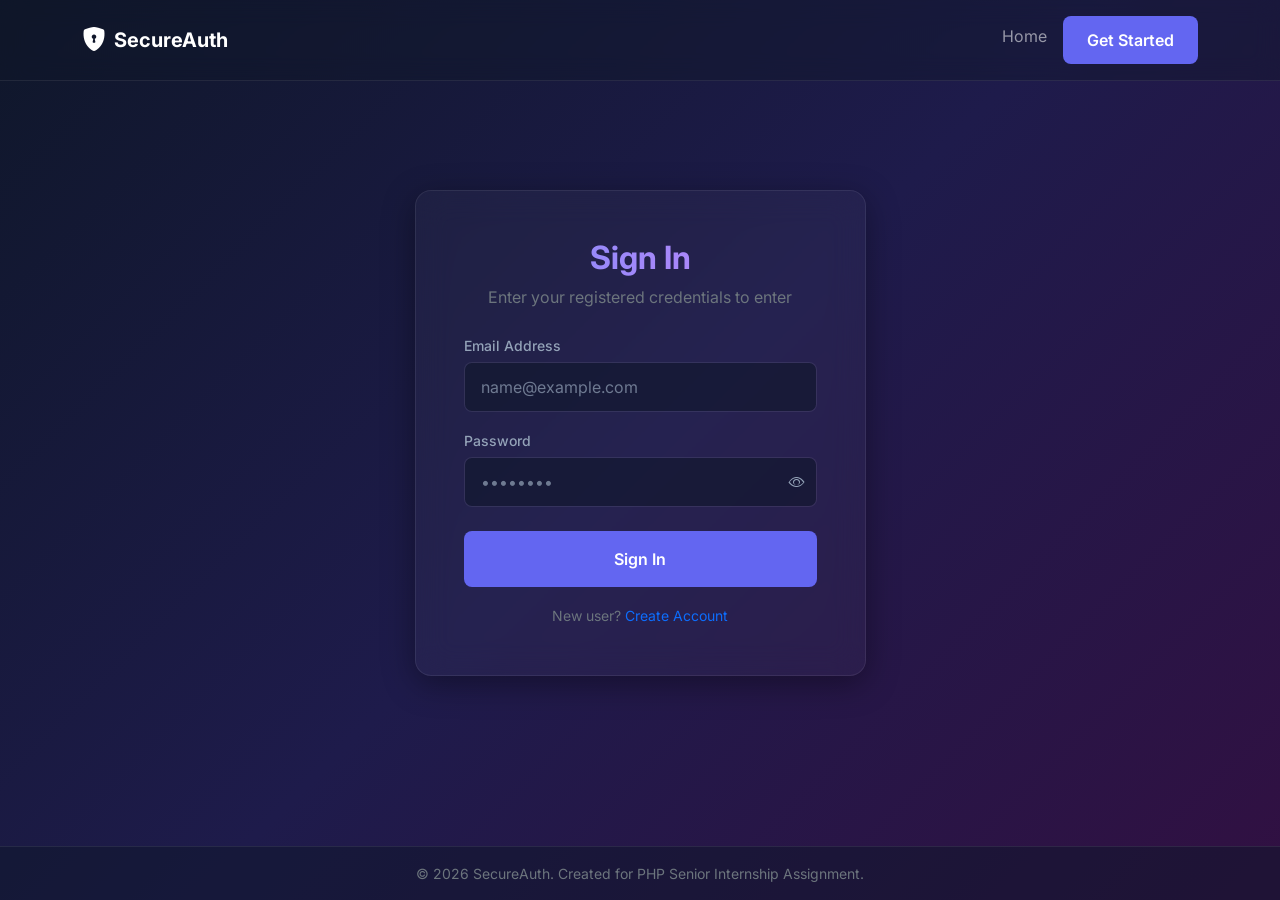
==== login.html @ a7b40b60 "Initial commit of complete User Auth System" ====
<!DOCTYPE html>
<html lang="en">
<head>
    <meta charset="UTF-8">
    <meta name="viewport" content="width=device-width, initial-scale=1.0">
    <title>Sign In - SecureAuth</title>
    <!-- Bootstrap 5 CSS -->
    <link href="https://cdn.jsdelivr.net/npm/bootstrap@5.3.0/dist/css/bootstrap.min.css" rel="stylesheet">
    <!-- Bootstrap Icons -->
    <link href="https://cdn.jsdelivr.net/npm/bootstrap-icons@1.10.5/font/bootstrap-icons.css" rel="stylesheet">
    <!-- Custom Style -->
    <link rel="stylesheet" href="css/style.css">
</head>
<body>

    <!-- Header / Navbar -->
    <nav class="navbar navbar-expand-lg navbar-dark navbar-custom py-3">
        <div class="container">
            <a class="navbar-brand d-flex align-items-center gap-2" href="index.html">
                <i class="bi bi-shield-lock-fill text-indigo-500 fs-4"></i>
                <span class="fw-bold tracking-tight">SecureAuth</span>
            </a>
            <button class="navbar-toggler" type="button" data-bs-toggle="collapse" data-bs-target="#navbarNav" aria-controls="navbarNav" aria-expanded="false" aria-label="Toggle navigation">
                <span class="navbar-toggler-icon"></span>
            </button>
            <div class="collapse navbar-collapse" id="navbarNav">
                <ul class="navbar-nav ms-auto gap-2">
                    <li class="nav-item">
                        <a class="nav-link" href="index.html">Home</a>
                    </li>
                    <li class="nav-item">
                        <a class="btn btn-custom" href="register.html">Get Started</a>
                    </li>
                </ul>
            </div>
        </div>
    </nav>

    <!-- Login Card -->
    <div class="container my-auto py-5">
        <div class="row justify-content-center">
            <div class="col-md-6 col-lg-5">
                <div class="glass-card p-4 p-md-5">
                    <div class="text-center mb-4">
                        <h2 class="fw-bold card-title-gradient">Sign In</h2>
                        <p class="text-secondary">Enter your registered credentials to enter</p>
                    </div>

                    <!-- Alert message container -->
                    <div id="alert-container" class="alert d-none" role="alert"></div>

                    <form id="login-form" novalidate>
                        <!-- Email -->
                        <div class="mb-3">
                            <label for="email" class="form-label form-label-custom">Email Address</label>
                            <input type="email" class="form-control form-control-custom" id="email" name="email" placeholder="name@example.com" required>
                            <div class="invalid-feedback">Please enter a valid email address.</div>
                        </div>

                        <!-- Password -->
                        <div class="mb-4">
                            <label for="password" class="form-label form-label-custom">Password</label>
                            <div class="password-toggle-wrapper">
                                <input type="password" class="form-control form-control-custom" id="password" name="password" placeholder="••••••••" required>
                                <button type="button" class="password-toggle-btn" id="toggle-password">
                                    <i class="bi bi-eye"></i>
                                </button>
                                <div class="invalid-feedback">Please enter your password.</div>
                            </div>
                        </div>

                        <!-- Submit Button -->
                        <div class="d-grid mb-3">
                            <button type="submit" class="btn btn-custom w-100 py-3">Sign In</button>
                        </div>

                        <div class="text-center">
                            <span class="text-secondary small">New user? <a href="register.html" class="text-indigo-400 text-decoration-none">Create Account</a></span>
                        </div>
                    </form>
                </div>
            </div>
        </div>
    </div>

    <!-- Spinner Wrapper -->
    <div class="spinner-wrapper" id="spinner">
        <div class="spinner-border text-primary loading-spinner" role="status">
            <span class="visually-hidden">Loading...</span>
        </div>
    </div>

    <!-- Footer -->
    <footer class="text-center text-secondary small">
        <div class="container">
            <p class="mb-0">&copy; 2026 SecureAuth. Created for PHP Senior Internship Assignment.</p>
        </div>
    </footer>

    <!-- jQuery & Bootstrap Bundle JS -->
    <script src="https://code.jquery.com/jquery-3.7.0.min.js"></script>
    <script src="https://cdn.jsdelivr.net/npm/bootstrap@5.3.0/dist/js/bootstrap.bundle.min.js"></script>
    
    <!-- External Page JS -->
    <script src="js/login.js"></script>
</body>
</html>
---- css/style.css ----
/* css/style.css */

@import url('https://fonts.googleapis.com/css2?family=Inter:wght@300;400;500;600;700&display=swap');

:root {
    --bg-gradient: linear-gradient(135deg, #0f172a 0%, #1e1b4b 50%, #311042 100%);
    --card-bg: rgba(255, 255, 255, 0.03);
    --card-border: rgba(255, 255, 255, 0.08);
    --text-primary: #f8fafc;
    --text-secondary: #94a3b8;
    --accent-color: #6366f1;
    --accent-hover: #4f46e5;
    --input-bg: rgba(15, 23, 42, 0.6);
    --success-color: #10b981;
    --error-color: #ef4444;
}

body {
    font-family: 'Inter', sans-serif;
    background: var(--bg-gradient);
    color: var(--text-primary);
    min-height: 100vh;
    display: flex;
    flex-direction: column;
    overflow-x: hidden;
}

/* Navbar glass effect */
.navbar-custom {
    background: rgba(15, 23, 42, 0.4);
    backdrop-filter: blur(12px);
    -webkit-backdrop-filter: blur(12px);
    border-bottom: 1px solid var(--card-border);
}

/* Auth/Main container cards */
.glass-card {
    background: var(--card-bg);
    backdrop-filter: blur(16px);
    -webkit-backdrop-filter: blur(16px);
    border: 1px solid var(--card-border);
    border-radius: 16px;
    box-shadow: 0 8px 32px 0 rgba(0, 0, 0, 0.37);
    transition: transform 0.3s ease, box-shadow 0.3s ease;
}

.glass-card:hover {
    box-shadow: 0 12px 40px 0 rgba(99, 102, 241, 0.15);
}

.card-title-gradient {
    background: linear-gradient(to right, #818cf8, #c084fc);
    -webkit-background-clip: text;
    -webkit-text-fill-color: transparent;
    font-weight: 700;
}

/* Input Fields */
.form-control-custom {
    background-color: var(--input-bg);
    border: 1px solid var(--card-border);
    color: var(--text-primary) !important;
    border-radius: 8px;
    padding: 12px 16px;
    transition: all 0.2s ease-in-out;
}

.form-control-custom:focus {
    background-color: rgba(15, 23, 42, 0.8);
    border-color: var(--accent-color);
    box-shadow: 0 0 0 4px rgba(99, 102, 241, 0.25);
    outline: none;
}

.form-control-custom::placeholder {
    color: var(--text-secondary);
    opacity: 0.7;
}

/* Custom buttons */
.btn-custom {
    background-color: var(--accent-color);
    color: #ffffff;
    border: none;
    padding: 12px 24px;
    border-radius: 8px;
    font-weight: 600;
    transition: all 0.2s ease;
}

.btn-custom:hover {
    background-color: var(--accent-hover);
    color: #ffffff;
    transform: translateY(-1px);
}

.btn-custom:active {
    transform: translateY(1px);
}

.btn-outline-custom {
    background: transparent;
    border: 1px solid var(--card-border);
    color: var(--text-primary);
    padding: 10px 20px;
    border-radius: 8px;
    font-weight: 500;
    transition: all 0.2s ease;
}

.btn-outline-custom:hover {
    background: rgba(255, 255, 255, 0.05);
    color: var(--text-primary);
    border-color: var(--text-secondary);
}

/* Labels and Helper texts */
.form-label-custom {
    font-size: 0.875rem;
    font-weight: 500;
    color: var(--text-secondary);
    margin-bottom: 6px;
}

/* Spinner overlay for loading states */
.loading-spinner {
    width: 2rem;
    height: 2rem;
}

.spinner-wrapper {
    display: none;
    position: fixed;
    top: 0;
    left: 0;
    width: 100%;
    height: 100%;
    background: rgba(15, 23, 42, 0.7);
    backdrop-filter: blur(4px);
    z-index: 9999;
    align-items: center;
    justify-content: center;
}

/* Password visibility toggle button positioning */
.password-toggle-wrapper {
    position: relative;
}

.password-toggle-btn {
    position: absolute;
    right: 12px;
    top: 50%;
    transform: translateY(-50%);
    background: none;
    border: none;
    color: var(--text-secondary);
    cursor: pointer;
    z-index: 10;
    padding: 0;
}

.password-toggle-btn:hover {
    color: var(--text-primary);
}

/* Custom alerts */
.alert-custom-success {
    background-color: rgba(16, 185, 129, 0.1);
    border: 1px solid rgba(16, 185, 129, 0.3);
    color: #34d399;
}

.alert-custom-error {
    background-color: rgba(239, 68, 68, 0.1);
    border: 1px solid rgba(239, 68, 68, 0.3);
    color: #f87171;
}

/* Footer style */
footer {
    margin-top: auto;
    background: rgba(15, 23, 42, 0.5);
    border-top: 1px solid var(--card-border);
    padding: 16px 0;
}
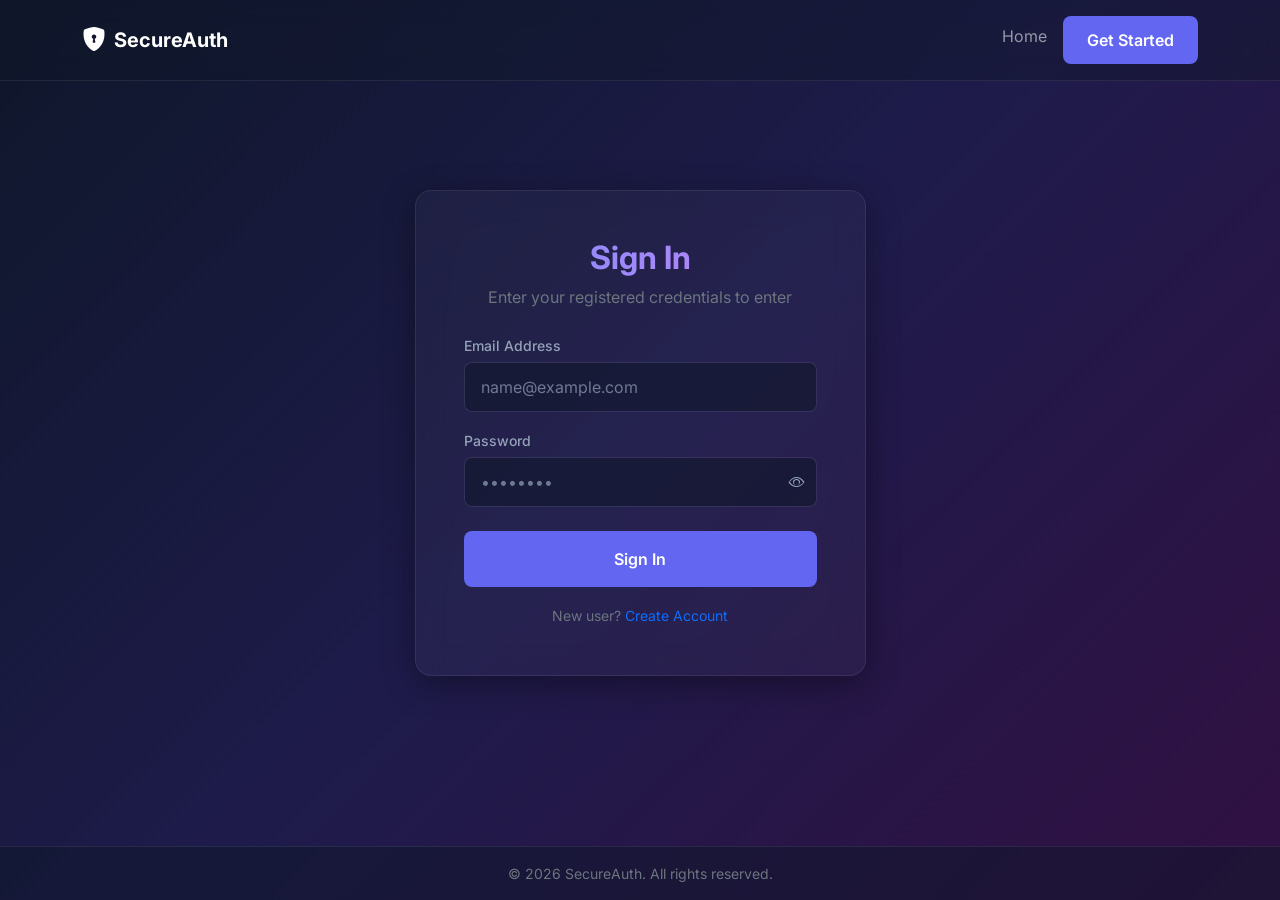
==== commit ddc66195: "Polished codebase formatting and comments" ====
--- a/login.html
+++ b/login.html
@@ -83,25 +83,20 @@
         </div>
     </div>
 
-    <!-- Spinner Wrapper -->
     <div class="spinner-wrapper" id="spinner">
         <div class="spinner-border text-primary loading-spinner" role="status">
             <span class="visually-hidden">Loading...</span>
         </div>
     </div>
 
-    <!-- Footer -->
     <footer class="text-center text-secondary small">
         <div class="container">
-            <p class="mb-0">&copy; 2026 SecureAuth. Created for PHP Senior Internship Assignment.</p>
+            <p class="mb-0">&copy; 2026 SecureAuth. All rights reserved.</p>
         </div>
     </footer>
 
-    <!-- jQuery & Bootstrap Bundle JS -->
     <script src="https://code.jquery.com/jquery-3.7.0.min.js"></script>
     <script src="https://cdn.jsdelivr.net/npm/bootstrap@5.3.0/dist/js/bootstrap.bundle.min.js"></script>
-    
-    <!-- External Page JS -->
     <script src="js/login.js"></script>
 </body>
 </html>
--- a/css/style.css
+++ b/css/style.css
@@ -1,5 +1,3 @@
-/* css/style.css */
-
 @import url('https://fonts.googleapis.com/css2?family=Inter:wght@300;400;500;600;700&display=swap');
 
 :root {
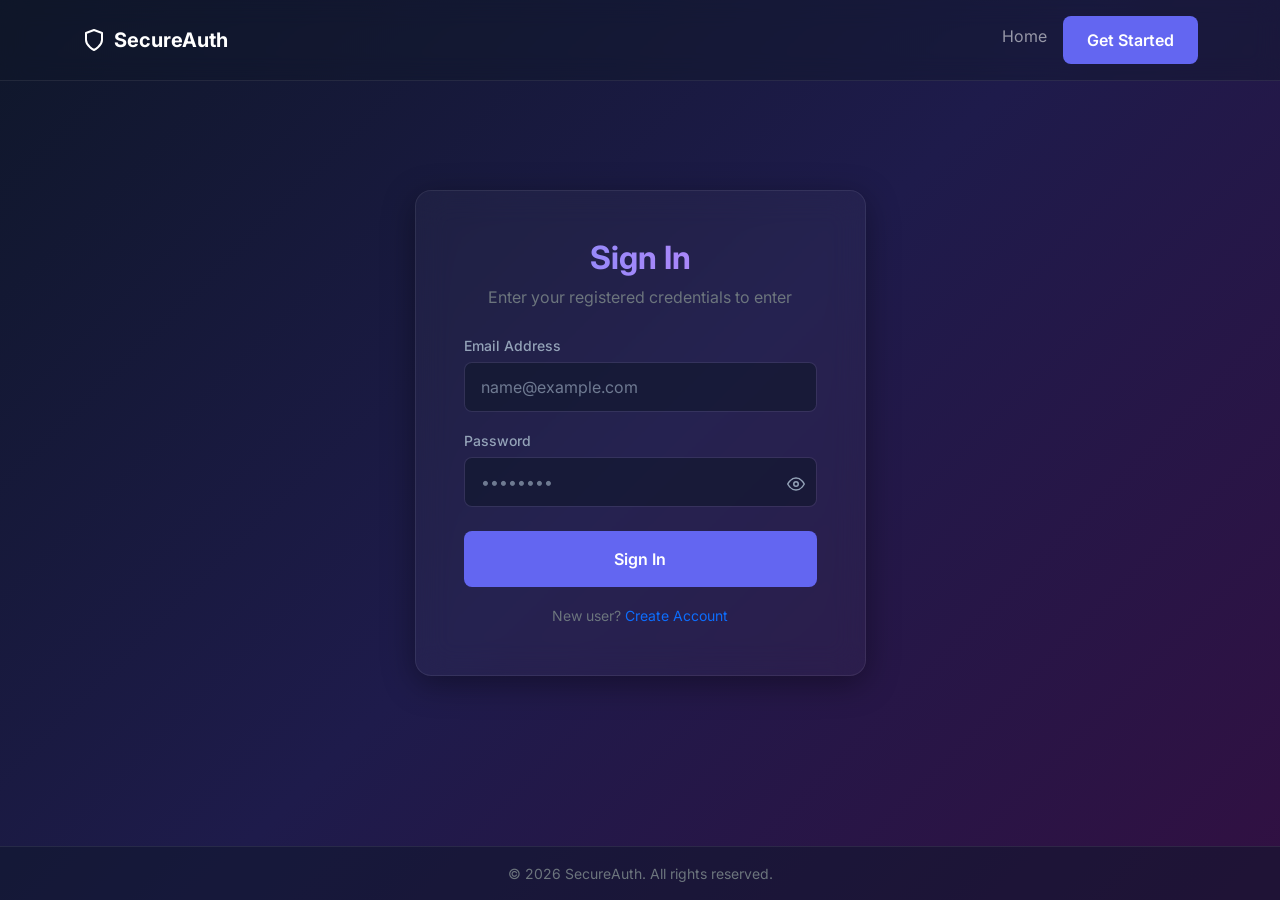
==== commit 3eeace14: "Refactored DB: registration to MySQL, profiles to MongoDB; migrated to SVGs" ====
--- a/login.html
+++ b/login.html
@@ -6,18 +6,15 @@
     <title>Sign In - SecureAuth</title>
     <!-- Bootstrap 5 CSS -->
     <link href="https://cdn.jsdelivr.net/npm/bootstrap@5.3.0/dist/css/bootstrap.min.css" rel="stylesheet">
-    <!-- Bootstrap Icons -->
-    <link href="https://cdn.jsdelivr.net/npm/bootstrap-icons@1.10.5/font/bootstrap-icons.css" rel="stylesheet">
     <!-- Custom Style -->
     <link rel="stylesheet" href="css/style.css">
 </head>
 <body>
 
-    <!-- Header / Navbar -->
     <nav class="navbar navbar-expand-lg navbar-dark navbar-custom py-3">
         <div class="container">
             <a class="navbar-brand d-flex align-items-center gap-2" href="index.html">
-                <i class="bi bi-shield-lock-fill text-indigo-500 fs-4"></i>
+                <svg xmlns="http://www.w3.org/2000/svg" width="24" height="24" viewBox="0 0 24 24" fill="none" stroke="currentColor" stroke-width="2" stroke-linecap="round" stroke-linejoin="round" class="text-indigo-400"><path d="M12 22s8-4 8-10V5l-8-3-8 3v7c0 6 8 10 8 10z"></path></svg>
                 <span class="fw-bold tracking-tight">SecureAuth</span>
             </a>
             <button class="navbar-toggler" type="button" data-bs-toggle="collapse" data-bs-target="#navbarNav" aria-controls="navbarNav" aria-expanded="false" aria-label="Toggle navigation">
@@ -36,7 +33,6 @@
         </div>
     </nav>
 
-    <!-- Login Card -->
     <div class="container my-auto py-5">
         <div class="row justify-content-center">
             <div class="col-md-6 col-lg-5">
@@ -46,24 +42,21 @@
                         <p class="text-secondary">Enter your registered credentials to enter</p>
                     </div>
 
-                    <!-- Alert message container -->
                     <div id="alert-container" class="alert d-none" role="alert"></div>
 
                     <form id="login-form" novalidate>
-                        <!-- Email -->
                         <div class="mb-3">
                             <label for="email" class="form-label form-label-custom">Email Address</label>
                             <input type="email" class="form-control form-control-custom" id="email" name="email" placeholder="name@example.com" required>
                             <div class="invalid-feedback">Please enter a valid email address.</div>
                         </div>
 
-                        <!-- Password -->
                         <div class="mb-4">
                             <label for="password" class="form-label form-label-custom">Password</label>
                             <div class="password-toggle-wrapper">
                                 <input type="password" class="form-control form-control-custom" id="password" name="password" placeholder="••••••••" required>
                                 <button type="button" class="password-toggle-btn" id="toggle-password">
-                                    <i class="bi bi-eye"></i>
+                                    <svg xmlns="http://www.w3.org/2000/svg" width="18" height="18" viewBox="0 0 24 24" fill="none" stroke="currentColor" stroke-width="2" stroke-linecap="round" stroke-linejoin="round"><path d="M1 12s4-8 11-8 11 8 11 8-4 8-11 8-11-8-11-8z"></path><circle cx="12" cy="12" r="3"></circle></svg>
                                 </button>
                                 <div class="invalid-feedback">Please enter your password.</div>
                             </div>
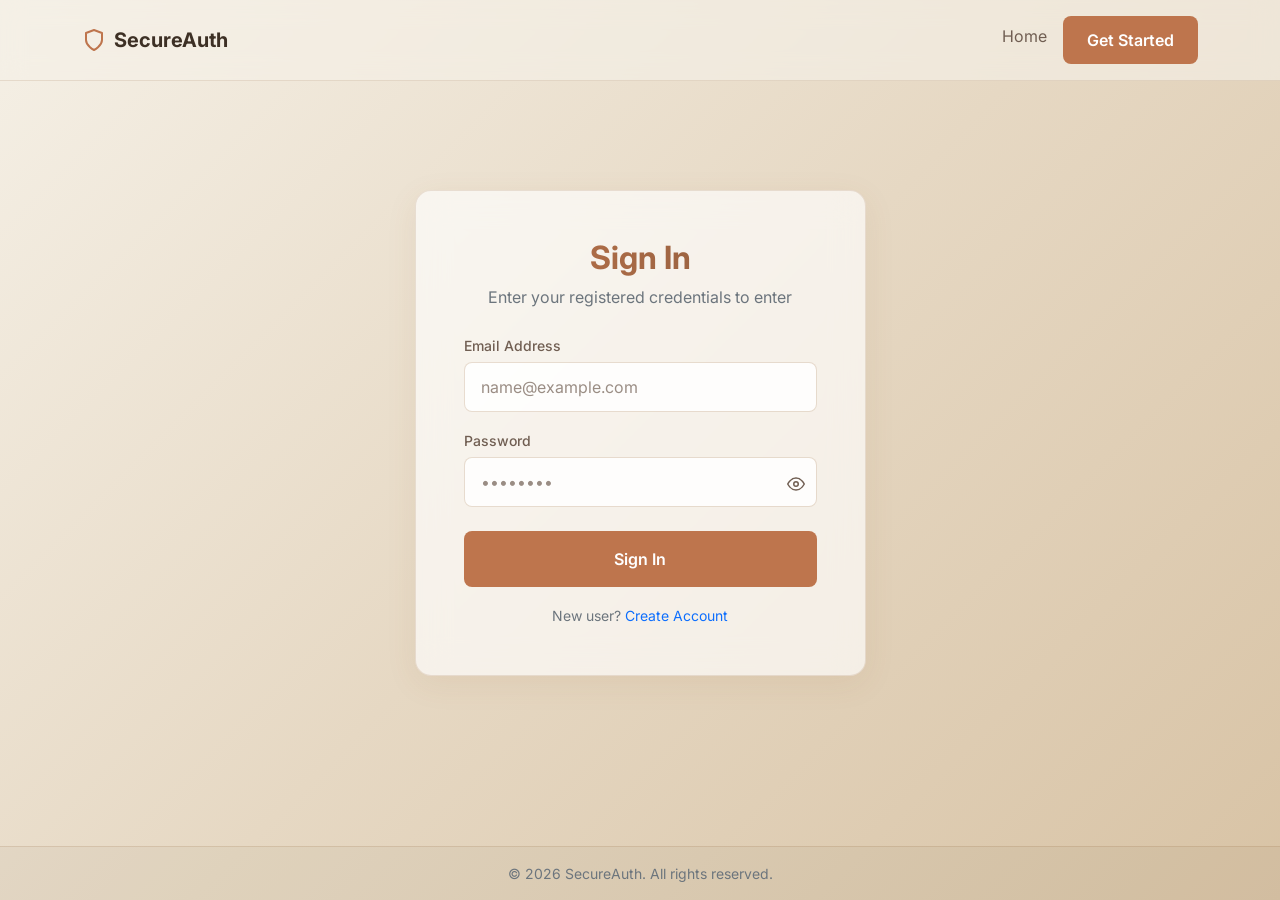
==== commit e676dbd9: "Migrated UI theme to warm sand and light design" ====
--- a/login.html
+++ b/login.html
@@ -11,10 +11,10 @@
 </head>
 <body>
 
-    <nav class="navbar navbar-expand-lg navbar-dark navbar-custom py-3">
+    <nav class="navbar navbar-expand-lg navbar-light navbar-custom py-3">
         <div class="container">
             <a class="navbar-brand d-flex align-items-center gap-2" href="index.html">
-                <svg xmlns="http://www.w3.org/2000/svg" width="24" height="24" viewBox="0 0 24 24" fill="none" stroke="currentColor" stroke-width="2" stroke-linecap="round" stroke-linejoin="round" class="text-indigo-400"><path d="M12 22s8-4 8-10V5l-8-3-8 3v7c0 6 8 10 8 10z"></path></svg>
+                <svg xmlns="http://www.w3.org/2000/svg" width="24" height="24" viewBox="0 0 24 24" fill="none" stroke="var(--accent-color)" stroke-width="2" stroke-linecap="round" stroke-linejoin="round"><path d="M12 22s8-4 8-10V5l-8-3-8 3v7c0 6 8 10 8 10z"></path></svg>
                 <span class="fw-bold tracking-tight">SecureAuth</span>
             </a>
             <button class="navbar-toggler" type="button" data-bs-toggle="collapse" data-bs-target="#navbarNav" aria-controls="navbarNav" aria-expanded="false" aria-label="Toggle navigation">
--- a/css/style.css
+++ b/css/style.css
@@ -1,16 +1,16 @@
 @import url('https://fonts.googleapis.com/css2?family=Inter:wght@300;400;500;600;700&display=swap');
 
 :root {
-    --bg-gradient: linear-gradient(135deg, #0f172a 0%, #1e1b4b 50%, #311042 100%);
-    --card-bg: rgba(255, 255, 255, 0.03);
-    --card-border: rgba(255, 255, 255, 0.08);
-    --text-primary: #f8fafc;
-    --text-secondary: #94a3b8;
-    --accent-color: #6366f1;
-    --accent-hover: #4f46e5;
-    --input-bg: rgba(15, 23, 42, 0.6);
-    --success-color: #10b981;
-    --error-color: #ef4444;
+    --bg-gradient: linear-gradient(135deg, #f5f0e6 0%, #e6d8c3 50%, #d8c3a5 100%);
+    --card-bg: rgba(255, 255, 255, 0.65);
+    --card-border: rgba(139, 90, 43, 0.15);
+    --text-primary: #3d3025;
+    --text-secondary: #705e52;
+    --accent-color: #be754d;
+    --accent-hover: #a15d38;
+    --input-bg: rgba(255, 255, 255, 0.85);
+    --success-color: #2e7d32;
+    --error-color: #c62828;
 }
 
 body {
@@ -23,37 +23,46 @@
     overflow-x: hidden;
 }
 
-/* Navbar glass effect */
 .navbar-custom {
-    background: rgba(15, 23, 42, 0.4);
+    background: rgba(245, 240, 230, 0.65);
     backdrop-filter: blur(12px);
     -webkit-backdrop-filter: blur(12px);
     border-bottom: 1px solid var(--card-border);
 }
 
-/* Auth/Main container cards */
+.navbar-custom .navbar-brand {
+    color: var(--text-primary) !important;
+}
+
+.navbar-custom .nav-link {
+    color: var(--text-secondary) !important;
+}
+
+.navbar-custom .nav-link.active, .navbar-custom .nav-link:hover {
+    color: var(--text-primary) !important;
+}
+
 .glass-card {
     background: var(--card-bg);
     backdrop-filter: blur(16px);
     -webkit-backdrop-filter: blur(16px);
     border: 1px solid var(--card-border);
     border-radius: 16px;
-    box-shadow: 0 8px 32px 0 rgba(0, 0, 0, 0.37);
+    box-shadow: 0 8px 32px 0 rgba(139, 90, 43, 0.08);
     transition: transform 0.3s ease, box-shadow 0.3s ease;
 }
 
 .glass-card:hover {
-    box-shadow: 0 12px 40px 0 rgba(99, 102, 241, 0.15);
+    box-shadow: 0 12px 40px 0 rgba(190, 117, 77, 0.18);
 }
 
 .card-title-gradient {
-    background: linear-gradient(to right, #818cf8, #c084fc);
+    background: linear-gradient(to right, #be754d, #8c5b3c);
     -webkit-background-clip: text;
     -webkit-text-fill-color: transparent;
     font-weight: 700;
 }
 
-/* Input Fields */
 .form-control-custom {
     background-color: var(--input-bg);
     border: 1px solid var(--card-border);
@@ -64,9 +73,9 @@
 }
 
 .form-control-custom:focus {
-    background-color: rgba(15, 23, 42, 0.8);
+    background-color: #ffffff;
     border-color: var(--accent-color);
-    box-shadow: 0 0 0 4px rgba(99, 102, 241, 0.25);
+    box-shadow: 0 0 0 4px rgba(190, 117, 77, 0.2);
     outline: none;
 }
 
@@ -75,7 +84,6 @@
     opacity: 0.7;
 }
 
-/* Custom buttons */
 .btn-custom {
     background-color: var(--accent-color);
     color: #ffffff;
@@ -107,12 +115,11 @@
 }
 
 .btn-outline-custom:hover {
-    background: rgba(255, 255, 255, 0.05);
+    background: rgba(139, 90, 43, 0.05);
     color: var(--text-primary);
     border-color: var(--text-secondary);
 }
 
-/* Labels and Helper texts */
 .form-label-custom {
     font-size: 0.875rem;
     font-weight: 500;
@@ -120,7 +127,6 @@
     margin-bottom: 6px;
 }
 
-/* Spinner overlay for loading states */
 .loading-spinner {
     width: 2rem;
     height: 2rem;
@@ -133,14 +139,13 @@
     left: 0;
     width: 100%;
     height: 100%;
-    background: rgba(15, 23, 42, 0.7);
+    background: rgba(61, 48, 37, 0.65);
     backdrop-filter: blur(4px);
     z-index: 9999;
     align-items: center;
     justify-content: center;
 }
 
-/* Password visibility toggle button positioning */
 .password-toggle-wrapper {
     position: relative;
 }
@@ -162,23 +167,38 @@
     color: var(--text-primary);
 }
 
-/* Custom alerts */
 .alert-custom-success {
-    background-color: rgba(16, 185, 129, 0.1);
-    border: 1px solid rgba(16, 185, 129, 0.3);
-    color: #34d399;
+    background-color: rgba(46, 125, 50, 0.1);
+    border: 1px solid rgba(46, 125, 50, 0.3);
+    color: #2e7d32;
 }
 
 .alert-custom-error {
-    background-color: rgba(239, 68, 68, 0.1);
-    border: 1px solid rgba(239, 68, 68, 0.3);
-    color: #f87171;
-}
-
-/* Footer style */
+    background-color: rgba(198, 40, 40, 0.1);
+    border: 1px solid rgba(198, 40, 40, 0.3);
+    color: #c62828;
+}
+
 footer {
     margin-top: auto;
-    background: rgba(15, 23, 42, 0.5);
+    background: rgba(61, 48, 37, 0.04);
     border-top: 1px solid var(--card-border);
     padding: 16px 0;
 }
+
+.badge-custom {
+    background-color: rgba(190, 117, 77, 0.15);
+    color: var(--accent-color);
+    border: 1px solid rgba(190, 117, 77, 0.3);
+}
+
+.icon-wrapper-custom {
+    background-color: rgba(190, 117, 77, 0.1);
+    border: 1px solid rgba(190, 117, 77, 0.2);
+    padding: 12px;
+    border-radius: 8px;
+    display: inline-flex;
+    align-items: center;
+    justify-content: center;
+    color: var(--accent-color);
+}
